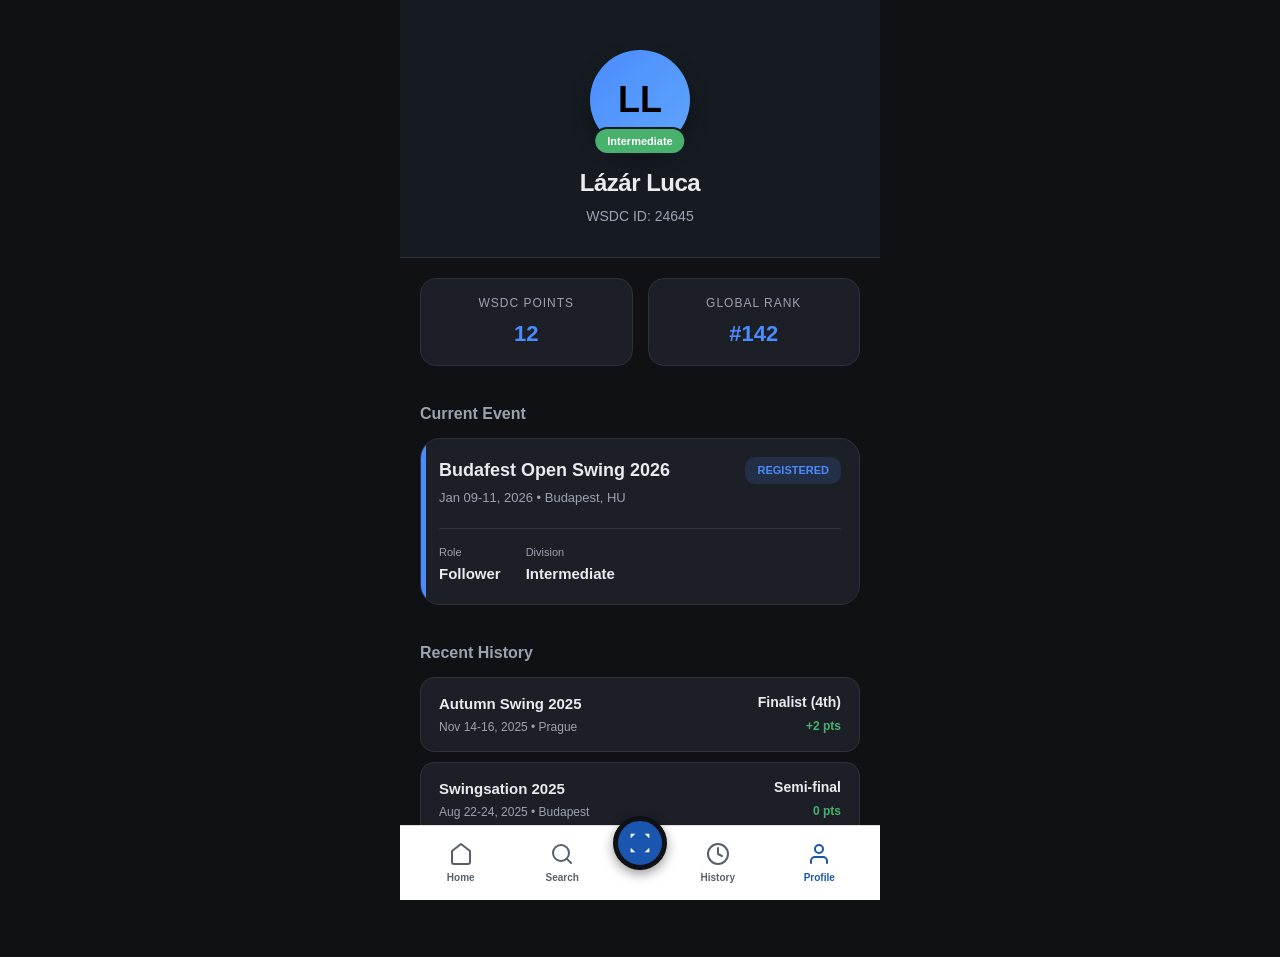
==== app.html @ f9208ffb "Create app.html" ====
<!DOCTYPE html>
<html lang="hu">
<head>
    <meta charset="UTF-8">
    <meta name="viewport" content="width=device-width, initial-scale=1.0">
    <title>Budafest 2026 - Profil</title>
    <style>
        /* Design Tokenek a colors.png sötét módja alapján */
        :root {
            --bg-color: #0F1115;
            --card-surface: #1C1F26;
            --primary-action: #4A8CFF;
            --success: #48B16E;
            --text-primary: #E9ECEF;
            --text-secondary: #9CA3AF;
            --border-color: #2D333B;
            --header-bg: #161B22;
            --nav-bg: #ffffff;
            --nav-text: #1C2126;
        }

        * {
            box-sizing: border-box;
            -webkit-tap-highlight-color: transparent;
        }

        body {
            margin: 0;
            padding: 0;
            font-family: -apple-system, BlinkMacSystemFont, "Segoe UI", Roboto, Helvetica, Arial, sans-serif;
            background-color: var(--bg-color);
            color: var(--text-primary);
            line-height: 1.5;
        }

        /* App Container */
        .app-container {
            max-width: 480px;
            margin: 0 auto;
            min-height: 100vh;
            padding-bottom: 90px;
            display: flex;
            flex-direction: column;
            position: relative;
        }

        /* Profile Header */
        .profile-header {
            background-color: var(--header-bg);
            padding: 50px 20px 30px;
            text-align: center;
            border-bottom: 1px solid var(--border-color);
        }

        .avatar-container {
            position: relative;
            width: 100px;
            margin: 0 auto 15px;
        }

        .avatar {
            width: 100px;
            height: 100px;
            background: linear-gradient(135deg, var(--primary-action), #60a5fa);
            border-radius: 50%;
            display: flex;
            align-items: center;
            justify-content: center;
            font-size: 36px;
            font-weight: 800;
            color: #000;
            box-shadow: 0 10px 20px rgba(0,0,0,0.3);
        }

        .level-badge {
            position: absolute;
            bottom: -5px;
            left: 50%;
            transform: translateX(-50%);
            background: var(--success);
            color: #fff;
            font-size: 11px;
            font-weight: bold;
            padding: 4px 12px;
            border-radius: 20px;
            white-space: nowrap;
            border: 2px solid var(--header-bg);
        }

        .profile-name { margin: 15px 0 5px; font-size: 24px; letter-spacing: -0.5px; }
        .wsdc-id { color: var(--text-secondary); font-size: 14px; margin: 0; }

        /* Stats Grid */
        .stats-grid {
            display: grid;
            grid-template-columns: 1fr 1fr;
            gap: 15px;
            padding: 20px;
        }

        .stat-card {
            background: var(--card-surface);
            padding: 15px;
            border-radius: 16px;
            text-align: center;
            border: 1px solid var(--border-color);
            transition: transform 0.2s;
        }

        .stat-card:active { transform: scale(0.98); }

        .stat-label { display: block; color: var(--text-secondary); font-size: 12px; margin-bottom: 5px; text-transform: uppercase; letter-spacing: 1px; }
        .stat-value { font-size: 22px; font-weight: 800; color: var(--primary-action); }

        /* Profile Sections */
        .profile-section { padding: 0 20px 20px; }
        .profile-section h3 { font-size: 16px; margin-bottom: 12px; color: var(--text-secondary); font-weight: 600; }

        /* Active Event Card */
        .event-card {
            background: var(--card-surface);
            border-radius: 20px;
            padding: 18px;
            border: 1px solid var(--border-color);
            position: relative;
            overflow: hidden;
        }

        .event-card::before {
            content: "";
            position: absolute;
            left: 0; top: 0; bottom: 0;
            width: 5px;
            background: var(--primary-action);
        }

        .event-header {
            display: flex;
            justify-content: space-between;
            align-items: flex-start;
            margin-bottom: 20px;
        }

        .event-title h4 { margin: 0; font-size: 18px; }
        .event-title p { margin: 4px 0 0; font-size: 13px; color: var(--text-secondary); }

        .status-pill {
            background: rgba(74, 140, 255, 0.15);
            color: var(--primary-action);
            padding: 5px 12px;
            border-radius: 10px;
            font-size: 11px;
            font-weight: 700;
            text-transform: uppercase;
        }

        .registration-details {
            display: flex;
            gap: 25px;
            border-top: 1px solid var(--border-color);
            padding-top: 15px;
        }

        .reg-item span { display: block; font-size: 11px; color: var(--text-secondary); margin-bottom: 2px; }
        .reg-item strong { font-size: 15px; color: var(--text-primary); }

        /* History Items */
        .history-item {
            display: flex;
            justify-content: space-between;
            align-items: center;
            background: var(--card-surface);
            padding: 14px 18px;
            border-radius: 14px;
            margin-bottom: 10px;
            border: 1px solid var(--border-color);
        }

        .history-info strong { font-size: 15px; display: block; }
        .history-info p { margin: 2px 0 0; font-size: 12px; color: var(--text-secondary); }
        
        .history-result { text-align: right; }
        .place { display: block; font-size: 14px; font-weight: 700; color: var(--text-primary); }
        .points { font-size: 12px; color: var(--success); font-weight: 600; }

        /* Bottom Nav - Világos stílus a terv szerint */
        .bottom-nav {
            position: fixed;
            bottom: 0;
            left: 50%;
            transform: translateX(-50%);
            width: 100%;
            max-width: 480px;
            height: 75px;
            background: var(--nav-bg);
            display: flex;
            justify-content: space-around;
            align-items: center;
            border-top: 1px solid #ddd;
            padding: 0 10px;
            z-index: 100;
        }

        .nav-item {
            display: flex;
            flex-direction: column;
            align-items: center;
            color: #57606A;
            text-decoration: none;
            flex: 1;
        }

        .nav-item.active { color: #1A56B0; }
        .nav-item svg { width: 24px; height: 24px; margin-bottom: 4px; }
        .nav-item small { font-size: 10px; font-weight: 600; }

        .scanner-btn {
            width: 54px;
            height: 54px;
            background: #1A56B0;
            border-radius: 50%;
            display: flex;
            align-items: center;
            justify-content: center;
            margin-top: -40px;
            border: 5px solid var(--bg-color);
            box-shadow: 0 4px 12px rgba(0,0,0,0.4);
        }

        .scanner-btn svg { width: 28px; height: 28px; fill: white; }

    </style>
</head>
<body>

<div class="app-container">
    <header class="profile-header">
        <div class="avatar-container">
            <div class="avatar">LL</div>
            <div class="level-badge">Intermediate</div>
        </div>
        <h2 class="profile-name">Lázár Luca</h2>
        <p class="wsdc-id">WSDC ID: 24645</p>
    </header>

    <div class="stats-grid">
        <div class="stat-card">
            <span class="stat-label">WSDC Points</span>
            <span class="stat-value">12</span>
        </div>
        <div class="stat-card">
            <span class="stat-label">Global Rank</span>
            <span class="stat-value">#142</span>
        </div>
    </div>

    <section class="profile-section">
        <h3>Current Event</h3>
        <div class="event-card">
            <div class="event-header">
                <div class="event-title">
                    <h4>Budafest Open Swing 2026</h4>
                    <p>Jan 09-11, 2026 • Budapest, HU</p>
                </div>
                <span class="status-pill">Registered</span>
            </div>
            <div class="registration-details">
                <div class="reg-item">
                    <span>Role</span>
                    <strong>Follower</strong>
                </div>
                <div class="reg-item">
                    <span>Division</span>
                    <strong>Intermediate</strong>
                </div>
            </div>
        </div>
    </section>

    <section class="profile-section">
        <h3>Recent History</h3>
        
        <div class="history-item">
            <div class="history-info">
                <strong>Autumn Swing 2025</strong>
                <p>Nov 14-16, 2025 • Prague</p>
            </div>
            <div class="history-result">
                <span class="place">Finalist (4th)</span>
                <span class="points">+2 pts</span>
            </div>
        </div>

        <div class="history-item">
            <div class="history-info">
                <strong>Swingsation 2025</strong>
                <p>Aug 22-24, 2025 • Budapest</p>
            </div>
            <div class="history-result">
                <span class="place">Semi-final</span>
                <span class="points">0 pts</span>
            </div>
        </div>
    </section>

    <nav class="bottom-nav">
        <a href="#" class="nav-item">
            <svg viewBox="0 0 24 24" fill="none" stroke="currentColor" stroke-width="2" stroke-linecap="round" stroke-linejoin="round"><path d="M3 9l9-7 9 7v11a2 2 0 0 1-2 2H5a2 2 0 0 1-2-2z"></path></svg>
            <small>Home</small>
        </a>
        <a href="#" class="nav-item">
            <svg viewBox="0 0 24 24" fill="none" stroke="currentColor" stroke-width="2" stroke-linecap="round" stroke-linejoin="round"><circle cx="11" cy="11" r="8"></circle><line x1="21" y1="21" x2="16.65" y2="16.65"></line></svg>
            <small>Search</small>
        </a>
        <div class="scanner-btn">
            <svg viewBox="0 0 24 24"><path d="M4 8V4h4M16 4h4v4M20 16v4h-4M8 20H4v-4M7 12h10"></path></svg>
        </div>
        <a href="#" class="nav-item">
            <svg viewBox="0 0 24 24" fill="none" stroke="currentColor" stroke-width="2" stroke-linecap="round" stroke-linejoin="round"><circle cx="12" cy="12" r="10"></circle><polyline points="12 6 12 12 16 14"></polyline></svg>
            <small>History</small>
        </a>
        <a href="#" class="nav-item active">
            <svg viewBox="0 0 24 24" fill="none" stroke="currentColor" stroke-width="2" stroke-linecap="round" stroke-linejoin="round"><path d="M20 21v-2a4 4 0 0 0-4-4H8a4 4 0 0 0-4 4v2"></path><circle cx="12" cy="7" r="4"></circle></svg>
            <small>Profile</small>
        </a>
    </nav>
</div>

</body>
</html>
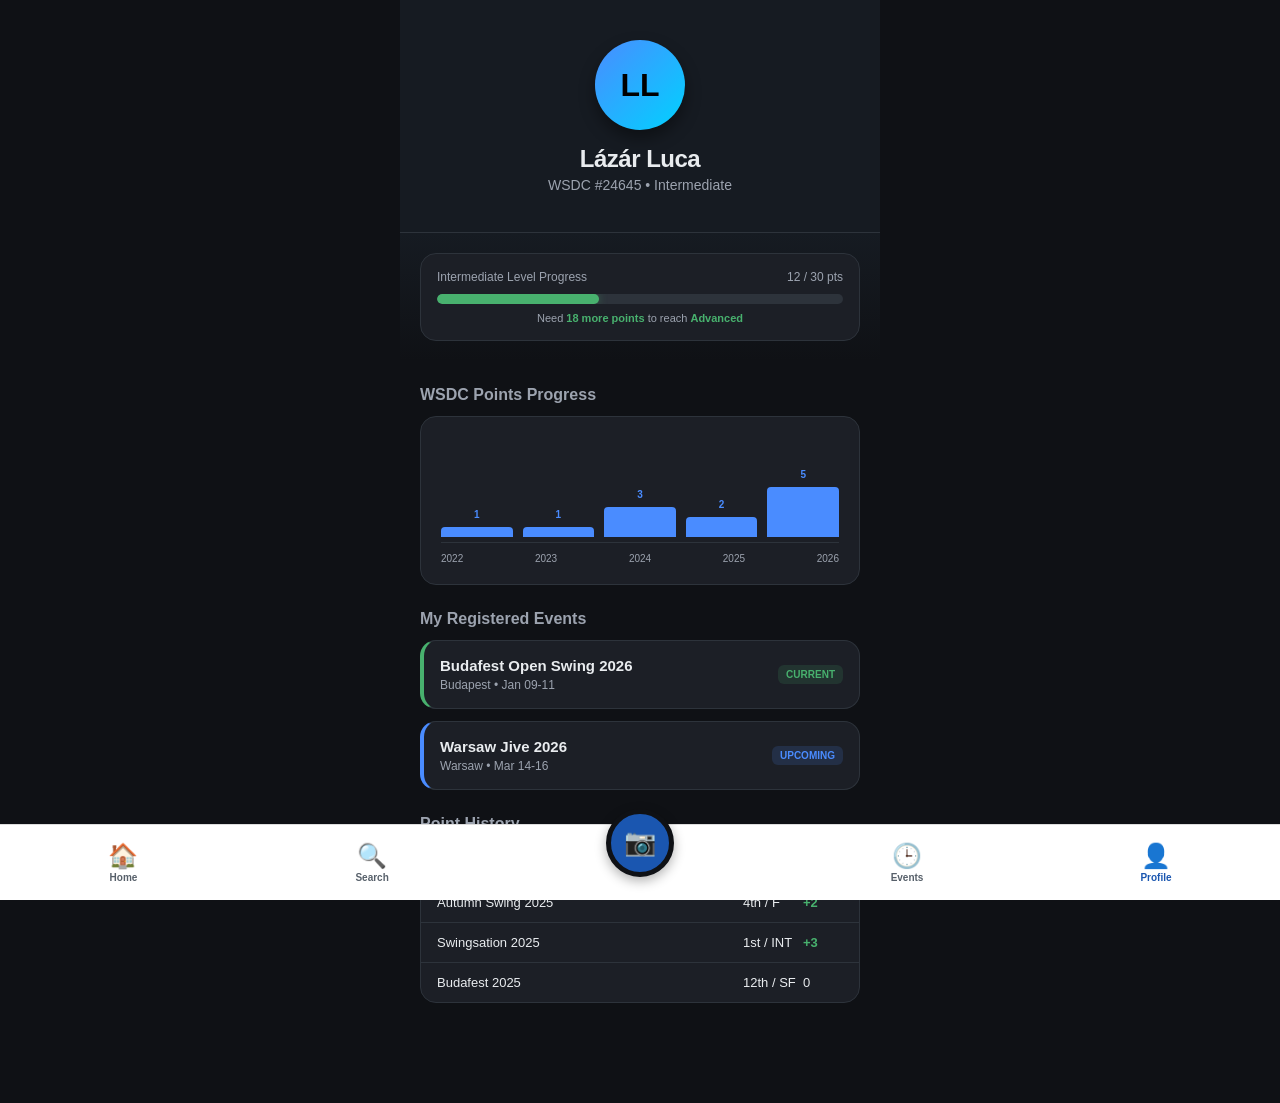
==== commit d06eded2: "Update app.html" ====
--- a/app.html
+++ b/app.html
@@ -3,9 +3,8 @@
 <head>
     <meta charset="UTF-8">
     <meta name="viewport" content="width=device-width, initial-scale=1.0">
-    <title>Budafest 2026 - Profil</title>
+    <title>Profile - Lázár Luca (WSDC 24645)</title>
     <style>
-        /* Design Tokenek a colors.png sötét módja alapján */
         :root {
             --bg-color: #0F1115;
             --card-surface: #1C1F26;
@@ -15,313 +14,261 @@
             --text-secondary: #9CA3AF;
             --border-color: #2D333B;
             --header-bg: #161B22;
-            --nav-bg: #ffffff;
-            --nav-text: #1C2126;
-        }
-
-        * {
-            box-sizing: border-box;
-            -webkit-tap-highlight-color: transparent;
+            --accent-orange: #FF9F43;
         }
 
         body {
             margin: 0;
-            padding: 0;
-            font-family: -apple-system, BlinkMacSystemFont, "Segoe UI", Roboto, Helvetica, Arial, sans-serif;
+            font-family: -apple-system, BlinkMacSystemFont, "Segoe UI", Roboto, sans-serif;
             background-color: var(--bg-color);
             color: var(--text-primary);
-            line-height: 1.5;
-        }
-
-        /* App Container */
-        .app-container {
-            max-width: 480px;
-            margin: 0 auto;
-            min-height: 100vh;
-            padding-bottom: 90px;
-            display: flex;
-            flex-direction: column;
-            position: relative;
-        }
+            padding-bottom: 100px;
+        }
+
+        .app-container { max-width: 480px; margin: 0 auto; }
 
         /* Profile Header */
         .profile-header {
             background-color: var(--header-bg);
-            padding: 50px 20px 30px;
+            padding: 40px 20px 25px;
             text-align: center;
             border-bottom: 1px solid var(--border-color);
         }
 
-        .avatar-container {
-            position: relative;
-            width: 100px;
+        .avatar {
+            width: 90px; height: 90px;
+            background: linear-gradient(135deg, var(--primary-action), #00d2ff);
+            border-radius: 50%;
             margin: 0 auto 15px;
-        }
-
-        .avatar {
-            width: 100px;
-            height: 100px;
-            background: linear-gradient(135deg, var(--primary-action), #60a5fa);
-            border-radius: 50%;
-            display: flex;
-            align-items: center;
-            justify-content: center;
-            font-size: 36px;
-            font-weight: 800;
-            color: #000;
-            box-shadow: 0 10px 20px rgba(0,0,0,0.3);
-        }
-
-        .level-badge {
-            position: absolute;
-            bottom: -5px;
-            left: 50%;
-            transform: translateX(-50%);
-            background: var(--success);
-            color: #fff;
-            font-size: 11px;
+            display: flex; align-items: center; justify-content: center;
+            font-size: 32px; font-weight: bold; color: #000;
+            box-shadow: 0 8px 16px rgba(0,0,0,0.4);
+        }
+
+        .profile-name { margin: 10px 0 0; font-size: 24px; letter-spacing: -0.5px; }
+        .wsdc-id { color: var(--text-secondary); font-size: 14px; margin-top: 4px; }
+
+        /* Progress Tracker - NEW */
+        .progress-section {
+            padding: 20px;
+            background: linear-gradient(180deg, var(--header-bg), var(--bg-color));
+        }
+
+        .progress-card {
+            background: var(--card-surface);
+            padding: 16px;
+            border-radius: 16px;
+            border: 1px solid var(--border-color);
+        }
+
+        .progress-header {
+            display: flex; justify-content: space-between;
+            font-size: 12px; margin-bottom: 10px;
+            color: var(--text-secondary);
+        }
+
+        .progress-bar-bg {
+            height: 10px; background: #2D333B;
+            border-radius: 5px; overflow: hidden;
+            margin-bottom: 8px;
+        }
+
+        .progress-bar-fill {
+            height: 100%; background: var(--success);
+            width: 40%; /* 12 pont a 30-ból (Intermediate -> Advanced példa) */
+            border-radius: 5px;
+            box-shadow: 0 0 10px rgba(72, 177, 110, 0.4);
+        }
+
+        .progress-footer {
+            font-size: 11px; text-align: center; color: var(--text-secondary);
+        }
+
+        .progress-footer strong { color: var(--success); }
+
+        /* Stats Table (Scoring.dance stílus) */
+        .section-title { padding: 0 20px; font-size: 16px; color: var(--text-secondary); margin: 25px 0 12px; font-weight: 600; }
+
+        .chart-container {
+            margin: 0 20px; padding: 20px;
+            background: var(--card-surface);
+            border-radius: 16px; border: 1px solid var(--border-color);
+        }
+
+        .visual-chart {
+            height: 100px; display: flex; align-items: flex-end; gap: 10px;
+            border-bottom: 1px solid var(--border-color); padding-bottom: 5px;
+        }
+
+        .bar {
+            flex: 1; background: var(--primary-action);
+            border-radius: 4px 4px 0 0; position: relative;
+            min-height: 2px;
+        }
+
+        .bar::after {
+            content: attr(data-pts);
+            position: absolute; top: -18px; left: 50%;
+            transform: translateX(-50%); font-size: 10px; color: var(--primary-action);
             font-weight: bold;
-            padding: 4px 12px;
-            border-radius: 20px;
-            white-space: nowrap;
-            border: 2px solid var(--header-bg);
-        }
-
-        .profile-name { margin: 15px 0 5px; font-size: 24px; letter-spacing: -0.5px; }
-        .wsdc-id { color: var(--text-secondary); font-size: 14px; margin: 0; }
-
-        /* Stats Grid */
-        .stats-grid {
-            display: grid;
-            grid-template-columns: 1fr 1fr;
-            gap: 15px;
-            padding: 20px;
-        }
-
-        .stat-card {
-            background: var(--card-surface);
-            padding: 15px;
-            border-radius: 16px;
-            text-align: center;
-            border: 1px solid var(--border-color);
-            transition: transform 0.2s;
-        }
-
-        .stat-card:active { transform: scale(0.98); }
-
-        .stat-label { display: block; color: var(--text-secondary); font-size: 12px; margin-bottom: 5px; text-transform: uppercase; letter-spacing: 1px; }
-        .stat-value { font-size: 22px; font-weight: 800; color: var(--primary-action); }
-
-        /* Profile Sections */
-        .profile-section { padding: 0 20px 20px; }
-        .profile-section h3 { font-size: 16px; margin-bottom: 12px; color: var(--text-secondary); font-weight: 600; }
-
-        /* Active Event Card */
+        }
+
+        /* My Events List */
+        .event-list { padding: 0 20px; }
+
         .event-card {
             background: var(--card-surface);
-            border-radius: 20px;
-            padding: 18px;
-            border: 1px solid var(--border-color);
-            position: relative;
+            border-radius: 16px; padding: 16px;
+            margin-bottom: 12px; border: 1px solid var(--border-color);
+            display: flex; justify-content: space-between; align-items: center;
+        }
+
+        .event-card.current { border-left: 4px solid var(--success); }
+        .event-card.upcoming { border-left: 4px solid var(--primary-action); }
+
+        .event-info h4 { margin: 0; font-size: 15px; }
+        .event-info p { margin: 4px 0 0; font-size: 12px; color: var(--text-secondary); }
+
+        .badge {
+            font-size: 10px; padding: 4px 8px; border-radius: 6px; font-weight: 800;
+        }
+
+        .badge-current { background: rgba(72, 177, 110, 0.15); color: var(--success); }
+        .badge-upcoming { background: rgba(74, 140, 255, 0.15); color: var(--primary-action); }
+
+        /* History Table */
+        .history-card {
+            margin: 0 20px; background: var(--card-surface);
+            border-radius: 16px; border: 1px solid var(--border-color);
             overflow: hidden;
         }
 
-        .event-card::before {
-            content: "";
-            position: absolute;
-            left: 0; top: 0; bottom: 0;
-            width: 5px;
-            background: var(--primary-action);
-        }
-
-        .event-header {
-            display: flex;
-            justify-content: space-between;
-            align-items: flex-start;
-            margin-bottom: 20px;
-        }
-
-        .event-title h4 { margin: 0; font-size: 18px; }
-        .event-title p { margin: 4px 0 0; font-size: 13px; color: var(--text-secondary); }
-
-        .status-pill {
-            background: rgba(74, 140, 255, 0.15);
-            color: var(--primary-action);
-            padding: 5px 12px;
-            border-radius: 10px;
-            font-size: 11px;
-            font-weight: 700;
-            text-transform: uppercase;
-        }
-
-        .registration-details {
-            display: flex;
-            gap: 25px;
-            border-top: 1px solid var(--border-color);
-            padding-top: 15px;
-        }
-
-        .reg-item span { display: block; font-size: 11px; color: var(--text-secondary); margin-bottom: 2px; }
-        .reg-item strong { font-size: 15px; color: var(--text-primary); }
-
-        /* History Items */
-        .history-item {
-            display: flex;
-            justify-content: space-between;
-            align-items: center;
-            background: var(--card-surface);
-            padding: 14px 18px;
-            border-radius: 14px;
-            margin-bottom: 10px;
-            border: 1px solid var(--border-color);
-        }
-
-        .history-info strong { font-size: 15px; display: block; }
-        .history-info p { margin: 2px 0 0; font-size: 12px; color: var(--text-secondary); }
+        .row {
+            display: grid; grid-template-columns: 1fr 60px 40px;
+            padding: 12px 16px; border-bottom: 1px solid var(--border-color);
+            font-size: 13px; align-items: center;
+        }
+
+        .row.header { background: rgba(255,255,255,0.03); color: var(--text-secondary); font-size: 11px; text-transform: uppercase; }
+        .row:last-child { border-bottom: none; }
         
-        .history-result { text-align: right; }
-        .place { display: block; font-size: 14px; font-weight: 700; color: var(--text-primary); }
-        .points { font-size: 12px; color: var(--success); font-weight: 600; }
-
-        /* Bottom Nav - Világos stílus a terv szerint */
-        .bottom-nav {
-            position: fixed;
-            bottom: 0;
-            left: 50%;
-            transform: translateX(-50%);
-            width: 100%;
-            max-width: 480px;
-            height: 75px;
-            background: var(--nav-bg);
-            display: flex;
-            justify-content: space-around;
-            align-items: center;
-            border-top: 1px solid #ddd;
-            padding: 0 10px;
-            z-index: 100;
-        }
-
-        .nav-item {
-            display: flex;
-            flex-direction: column;
-            align-items: center;
-            color: #57606A;
-            text-decoration: none;
-            flex: 1;
-        }
-
+        .pts-win { color: var(--success); font-weight: bold; }
+
+        /* Bottom Nav */
+        .nav-bar {
+            position: fixed; bottom: 0; left: 0; right: 0;
+            height: 75px; background: #FFFFFF;
+            display: flex; justify-content: space-around; align-items: center;
+            border-top: 1px solid #DDD; z-index: 1000;
+        }
+
+        .nav-item { color: #57606A; text-decoration: none; text-align: center; font-size: 10px; font-weight: 600; }
         .nav-item.active { color: #1A56B0; }
-        .nav-item svg { width: 24px; height: 24px; margin-bottom: 4px; }
-        .nav-item small { font-size: 10px; font-weight: 600; }
-
-        .scanner-btn {
-            width: 54px;
-            height: 54px;
-            background: #1A56B0;
-            border-radius: 50%;
-            display: flex;
-            align-items: center;
-            justify-content: center;
-            margin-top: -40px;
-            border: 5px solid var(--bg-color);
-            box-shadow: 0 4px 12px rgba(0,0,0,0.4);
-        }
-
-        .scanner-btn svg { width: 28px; height: 28px; fill: white; }
-
+        .nav-icon { font-size: 24px; display: block; margin-bottom: 2px; }
+
+        .scanner-fab {
+            width: 58px; height: 58px; background: #1A56B0;
+            border-radius: 50%; margin-top: -40px;
+            display: flex; align-items: center; justify-content: center;
+            box-shadow: 0 4px 12px rgba(0,0,0,0.3); border: 5px solid var(--bg-color);
+        }
     </style>
 </head>
 <body>
 
 <div class="app-container">
     <header class="profile-header">
-        <div class="avatar-container">
-            <div class="avatar">LL</div>
-            <div class="level-badge">Intermediate</div>
-        </div>
+        <div class="avatar">LL</div>
         <h2 class="profile-name">Lázár Luca</h2>
-        <p class="wsdc-id">WSDC ID: 24645</p>
+        <p class="wsdc-id">WSDC #24645 • Intermediate</p>
     </header>
 
-    <div class="stats-grid">
-        <div class="stat-card">
-            <span class="stat-label">WSDC Points</span>
-            <span class="stat-value">12</span>
-        </div>
-        <div class="stat-card">
-            <span class="stat-label">Global Rank</span>
-            <span class="stat-value">#142</span>
-        </div>
-    </div>
-
-    <section class="profile-section">
-        <h3>Current Event</h3>
-        <div class="event-card">
-            <div class="event-header">
-                <div class="event-title">
-                    <h4>Budafest Open Swing 2026</h4>
-                    <p>Jan 09-11, 2026 • Budapest, HU</p>
-                </div>
-                <span class="status-pill">Registered</span>
-            </div>
-            <div class="registration-details">
-                <div class="reg-item">
-                    <span>Role</span>
-                    <strong>Follower</strong>
-                </div>
-                <div class="reg-item">
-                    <span>Division</span>
-                    <strong>Intermediate</strong>
-                </div>
-            </div>
-        </div>
-    </section>
-
-    <section class="profile-section">
-        <h3>Recent History</h3>
-        
-        <div class="history-item">
-            <div class="history-info">
-                <strong>Autumn Swing 2025</strong>
-                <p>Nov 14-16, 2025 • Prague</p>
-            </div>
-            <div class="history-result">
-                <span class="place">Finalist (4th)</span>
-                <span class="points">+2 pts</span>
-            </div>
-        </div>
-
-        <div class="history-item">
-            <div class="history-info">
-                <strong>Swingsation 2025</strong>
-                <p>Aug 22-24, 2025 • Budapest</p>
-            </div>
-            <div class="history-result">
-                <span class="place">Semi-final</span>
-                <span class="points">0 pts</span>
-            </div>
-        </div>
-    </section>
-
-    <nav class="bottom-nav">
+    <div class="progress-section">
+        <div class="progress-card">
+            <div class="progress-header">
+                <span>Intermediate Level Progress</span>
+                <span>12 / 30 pts</span>
+            </div>
+            <div class="progress-bar-bg">
+                <div class="progress-bar-fill"></div>
+            </div>
+            <div class="progress-footer">
+                Need <strong>18 more points</strong> to reach <strong>Advanced</strong>
+            </div>
+        </div>
+    </div>
+
+    <h3 class="section-title">WSDC Points Progress</h3>
+    <div class="chart-container">
+        <div class="visual-chart">
+            <div class="bar" style="height: 10%;" data-pts="1"></div>
+            <div class="bar" style="height: 10%;" data-pts="1"></div>
+            <div class="bar" style="height: 30%;" data-pts="3"></div>
+            <div class="bar" style="height: 20%;" data-pts="2"></div>
+            <div class="bar" style="height: 50%;" data-pts="5"></div>
+        </div>
+        <div style="display: flex; justify-content: space-between; margin-top: 10px; font-size: 10px; color: var(--text-secondary);">
+            <span>2022</span><span>2023</span><span>2024</span><span>2025</span><span>2026</span>
+        </div>
+    </div>
+
+    <h3 class="section-title">My Registered Events</h3>
+    <div class="event-list">
+        <div class="event-card current">
+            <div class="event-info">
+                <h4>Budafest Open Swing 2026</h4>
+                <p>Budapest • Jan 09-11</p>
+            </div>
+            <span class="badge badge-current">CURRENT</span>
+        </div>
+        <div class="event-card upcoming">
+            <div class="event-info">
+                <h4>Warsaw Jive 2026</h4>
+                <p>Warsaw • Mar 14-16</p>
+            </div>
+            <span class="badge badge-upcoming">UPCOMING</span>
+        </div>
+    </div>
+
+    <h3 class="section-title">Point History</h3>
+    <div class="history-card">
+        <div class="row header">
+            <span>Event</span>
+            <span>Result</span>
+            <span>Pts</span>
+        </div>
+        <div class="row">
+            <span>Autumn Swing 2025</span>
+            <span>4th / F</span>
+            <span class="pts-win">+2</span>
+        </div>
+        <div class="row">
+            <span>Swingsation 2025</span>
+            <span>1st / INT</span>
+            <span class="pts-win">+3</span>
+        </div>
+        <div class="row">
+            <span>Budafest 2025</span>
+            <span>12th / SF</span>
+            <span>0</span>
+        </div>
+    </div>
+
+    <nav class="nav-bar">
         <a href="#" class="nav-item">
-            <svg viewBox="0 0 24 24" fill="none" stroke="currentColor" stroke-width="2" stroke-linecap="round" stroke-linejoin="round"><path d="M3 9l9-7 9 7v11a2 2 0 0 1-2 2H5a2 2 0 0 1-2-2z"></path></svg>
-            <small>Home</small>
+            <span class="nav-icon">🏠</span>Home
         </a>
         <a href="#" class="nav-item">
-            <svg viewBox="0 0 24 24" fill="none" stroke="currentColor" stroke-width="2" stroke-linecap="round" stroke-linejoin="round"><circle cx="11" cy="11" r="8"></circle><line x1="21" y1="21" x2="16.65" y2="16.65"></line></svg>
-            <small>Search</small>
-        </a>
-        <div class="scanner-btn">
-            <svg viewBox="0 0 24 24"><path d="M4 8V4h4M16 4h4v4M20 16v4h-4M8 20H4v-4M7 12h10"></path></svg>
+            <span class="nav-icon">🔍</span>Search
+        </a>
+        <div class="scanner-fab">
+            <span style="font-size: 26px;">📷</span>
         </div>
         <a href="#" class="nav-item">
-            <svg viewBox="0 0 24 24" fill="none" stroke="currentColor" stroke-width="2" stroke-linecap="round" stroke-linejoin="round"><circle cx="12" cy="12" r="10"></circle><polyline points="12 6 12 12 16 14"></polyline></svg>
-            <small>History</small>
+            <span class="nav-icon">🕒</span>Events
         </a>
         <a href="#" class="nav-item active">
-            <svg viewBox="0 0 24 24" fill="none" stroke="currentColor" stroke-width="2" stroke-linecap="round" stroke-linejoin="round"><path d="M20 21v-2a4 4 0 0 0-4-4H8a4 4 0 0 0-4 4v2"></path><circle cx="12" cy="7" r="4"></circle></svg>
-            <small>Profile</small>
+            <span class="nav-icon">👤</span>Profile
         </a>
     </nav>
 </div>
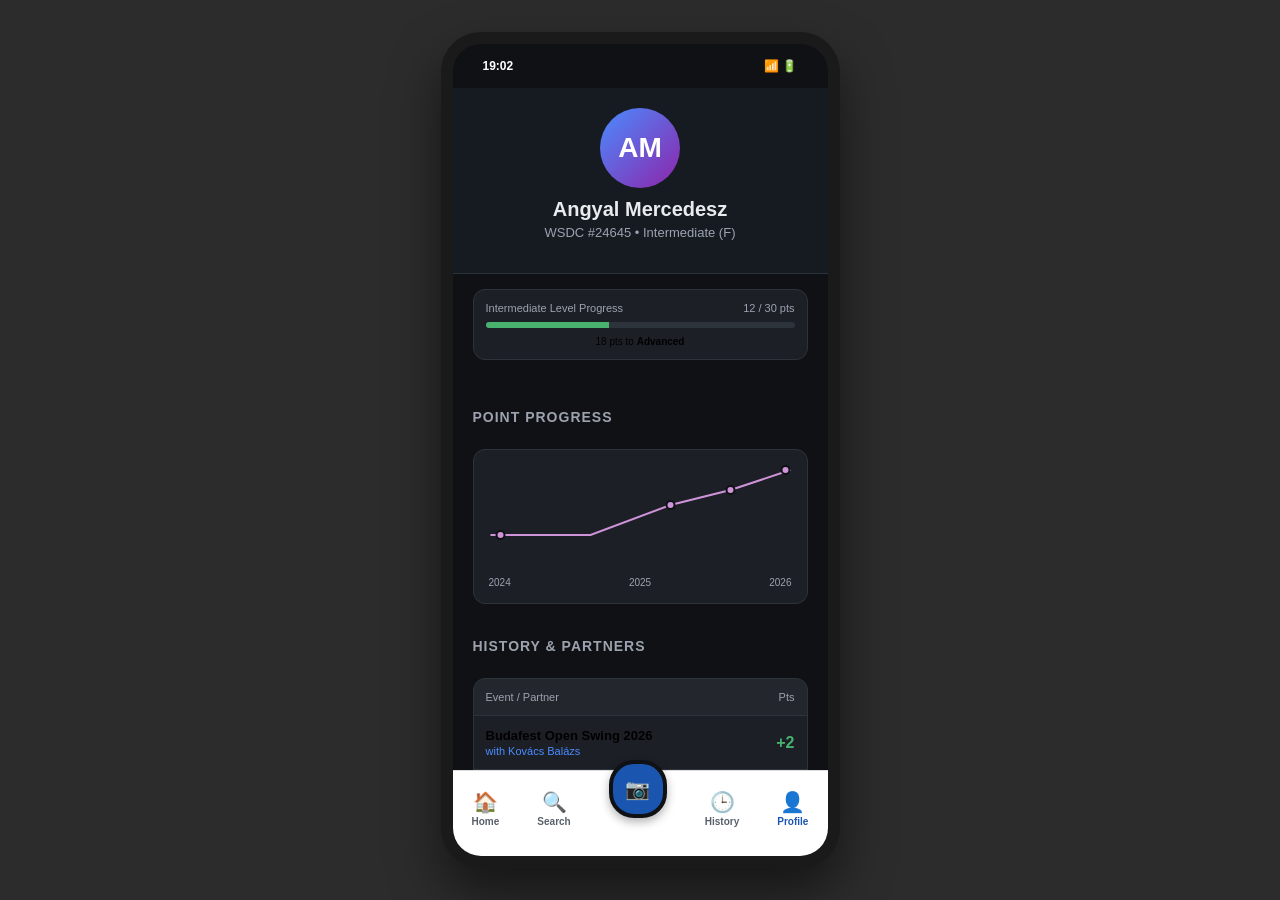
==== commit 5938190c: "Update app.html" ====
--- a/app.html
+++ b/app.html
@@ -3,7 +3,7 @@
 <head>
     <meta charset="UTF-8">
     <meta name="viewport" content="width=device-width, initial-scale=1.0">
-    <title>Profile - Lázár Luca (WSDC 24645)</title>
+    <title>WSDC Profile Mockup</title>
     <style>
         :root {
             --bg-color: #0F1115;
@@ -14,262 +14,216 @@
             --text-secondary: #9CA3AF;
             --border-color: #2D333B;
             --header-bg: #161B22;
-            --accent-orange: #FF9F43;
+            --chart-line: #CE93D8;
         }
 
         body {
+            background-color: #2c2c2c;
+            display: flex;
+            justify-content: center;
+            align-items: center;
+            min-height: 100vh;
             margin: 0;
-            font-family: -apple-system, BlinkMacSystemFont, "Segoe UI", Roboto, sans-serif;
-            background-color: var(--bg-color);
-            color: var(--text-primary);
-            padding-bottom: 100px;
-        }
-
-        .app-container { max-width: 480px; margin: 0 auto; }
+            font-family: -apple-system, sans-serif;
+        }
+
+        /* Telefon Sablon (Mockup) */
+        .phone-mockup {
+            width: 375px;
+            height: 812px;
+            background: var(--bg-color);
+            border: 12px solid #1a1a1a;
+            border-radius: 40px;
+            position: relative;
+            overflow: hidden;
+            box-shadow: 0 25px 50px rgba(0,0,0,0.5);
+            display: flex;
+            flex-direction: column;
+        }
+
+        /* Notch / Status Bar */
+        .status-bar {
+            height: 44px;
+            padding: 0 30px;
+            display: flex;
+            justify-content: space-between;
+            align-items: center;
+            font-size: 12px;
+            font-weight: bold;
+            color: white;
+            z-index: 10;
+        }
+
+        .scroll-content {
+            flex: 1;
+            overflow-y: auto;
+            padding-bottom: 90px;
+            scrollbar-width: none;
+        }
+        .scroll-content::-webkit-scrollbar { display: none; }
 
         /* Profile Header */
         .profile-header {
             background-color: var(--header-bg);
-            padding: 40px 20px 25px;
+            padding: 20px;
             text-align: center;
             border-bottom: 1px solid var(--border-color);
         }
 
         .avatar {
-            width: 90px; height: 90px;
-            background: linear-gradient(135deg, var(--primary-action), #00d2ff);
+            width: 80px; height: 80px;
+            background: linear-gradient(135deg, var(--primary-action), #8E24AA);
             border-radius: 50%;
-            margin: 0 auto 15px;
+            margin: 0 auto 10px;
             display: flex; align-items: center; justify-content: center;
-            font-size: 32px; font-weight: bold; color: #000;
-            box-shadow: 0 8px 16px rgba(0,0,0,0.4);
-        }
-
-        .profile-name { margin: 10px 0 0; font-size: 24px; letter-spacing: -0.5px; }
-        .wsdc-id { color: var(--text-secondary); font-size: 14px; margin-top: 4px; }
-
-        /* Progress Tracker - NEW */
-        .progress-section {
-            padding: 20px;
-            background: linear-gradient(180deg, var(--header-bg), var(--bg-color));
-        }
-
+            font-size: 28px; font-weight: bold; color: white;
+        }
+
+        .profile-name { margin: 10px 0 0; font-size: 20px; color: var(--text-primary); }
+        .wsdc-id { color: var(--text-secondary); font-size: 13px; margin-top: 4px; }
+
+        /* Progress Tracker */
+        .progress-section { padding: 15px 20px; }
         .progress-card {
             background: var(--card-surface);
-            padding: 16px;
-            border-radius: 16px;
+            padding: 12px;
+            border-radius: 12px;
             border: 1px solid var(--border-color);
         }
-
-        .progress-header {
+        .progress-bar-bg { height: 6px; background: #2D333B; border-radius: 3px; margin: 8px 0; overflow: hidden; }
+        .progress-bar-fill { height: 100%; background: var(--success); width: 40%; }
+
+        /* Scoring.dance Line Chart */
+        .chart-section { padding: 0 20px; }
+        .chart-container {
+            background: var(--card-surface);
+            border-radius: 12px;
+            padding: 15px;
+            border: 1px solid var(--border-color);
+            position: relative;
+        }
+        .chart-svg {
+            width: 100%;
+            height: 100px;
+            stroke: var(--chart-line);
+            stroke-width: 2;
+            fill: none;
+        }
+        .chart-point { fill: var(--chart-line); stroke: var(--bg-color); stroke-width: 2; }
+        .chart-labels {
             display: flex; justify-content: space-between;
-            font-size: 12px; margin-bottom: 10px;
-            color: var(--text-secondary);
-        }
-
-        .progress-bar-bg {
-            height: 10px; background: #2D333B;
-            border-radius: 5px; overflow: hidden;
-            margin-bottom: 8px;
-        }
-
-        .progress-bar-fill {
-            height: 100%; background: var(--success);
-            width: 40%; /* 12 pont a 30-ból (Intermediate -> Advanced példa) */
-            border-radius: 5px;
-            box-shadow: 0 0 10px rgba(72, 177, 110, 0.4);
-        }
-
-        .progress-footer {
-            font-size: 11px; text-align: center; color: var(--text-secondary);
-        }
-
-        .progress-footer strong { color: var(--success); }
-
-        /* Stats Table (Scoring.dance stílus) */
-        .section-title { padding: 0 20px; font-size: 16px; color: var(--text-secondary); margin: 25px 0 12px; font-weight: 600; }
-
-        .chart-container {
-            margin: 0 20px; padding: 20px;
-            background: var(--card-surface);
-            border-radius: 16px; border: 1px solid var(--border-color);
-        }
-
-        .visual-chart {
-            height: 100px; display: flex; align-items: flex-end; gap: 10px;
-            border-bottom: 1px solid var(--border-color); padding-bottom: 5px;
-        }
-
-        .bar {
-            flex: 1; background: var(--primary-action);
-            border-radius: 4px 4px 0 0; position: relative;
-            min-height: 2px;
-        }
-
-        .bar::after {
-            content: attr(data-pts);
-            position: absolute; top: -18px; left: 50%;
-            transform: translateX(-50%); font-size: 10px; color: var(--primary-action);
-            font-weight: bold;
-        }
-
-        /* My Events List */
-        .event-list { padding: 0 20px; }
-
-        .event-card {
-            background: var(--card-surface);
-            border-radius: 16px; padding: 16px;
-            margin-bottom: 12px; border: 1px solid var(--border-color);
-            display: flex; justify-content: space-between; align-items: center;
-        }
-
-        .event-card.current { border-left: 4px solid var(--success); }
-        .event-card.upcoming { border-left: 4px solid var(--primary-action); }
-
-        .event-info h4 { margin: 0; font-size: 15px; }
-        .event-info p { margin: 4px 0 0; font-size: 12px; color: var(--text-secondary); }
-
-        .badge {
-            font-size: 10px; padding: 4px 8px; border-radius: 6px; font-weight: 800;
-        }
-
-        .badge-current { background: rgba(72, 177, 110, 0.15); color: var(--success); }
-        .badge-upcoming { background: rgba(74, 140, 255, 0.15); color: var(--primary-action); }
-
-        /* History Table */
-        .history-card {
-            margin: 0 20px; background: var(--card-surface);
-            border-radius: 16px; border: 1px solid var(--border-color);
-            overflow: hidden;
-        }
-
+            margin-top: 8px; font-size: 10px; color: var(--text-secondary);
+        }
+
+        /* History Table with Partners */
+        .section-title { padding: 20px 20px 10px; font-size: 14px; color: var(--text-secondary); text-transform: uppercase; letter-spacing: 1px; }
+        .history-card { margin: 0 20px; background: var(--card-surface); border-radius: 12px; border: 1px solid var(--border-color); overflow: hidden; }
+        
         .row {
-            display: grid; grid-template-columns: 1fr 60px 40px;
-            padding: 12px 16px; border-bottom: 1px solid var(--border-color);
-            font-size: 13px; align-items: center;
-        }
-
-        .row.header { background: rgba(255,255,255,0.03); color: var(--text-secondary); font-size: 11px; text-transform: uppercase; }
-        .row:last-child { border-bottom: none; }
-        
-        .pts-win { color: var(--success); font-weight: bold; }
-
-        /* Bottom Nav */
+            display: grid; grid-template-columns: 1fr 40px;
+            padding: 12px; border-bottom: 1px solid var(--border-color);
+        }
+        .row.header { background: rgba(255,255,255,0.03); font-size: 11px; color: var(--text-secondary); }
+        .event-main { font-size: 13px; font-weight: 600; margin-bottom: 2px; }
+        .partner-name { font-size: 11px; color: var(--primary-action); }
+        .pts-col { font-weight: bold; color: var(--success); text-align: right; display: flex; align-items: center; justify-content: flex-end; }
+
+        /* Bottom Nav (Light Mode Style) */
         .nav-bar {
-            position: fixed; bottom: 0; left: 0; right: 0;
+            position: absolute; bottom: 0; width: 100%;
             height: 75px; background: #FFFFFF;
             display: flex; justify-content: space-around; align-items: center;
-            border-top: 1px solid #DDD; z-index: 1000;
-        }
-
-        .nav-item { color: #57606A; text-decoration: none; text-align: center; font-size: 10px; font-weight: 600; }
+            border-top: 1px solid #DDD; padding-bottom: 10px;
+        }
+        .nav-item { color: #57606A; text-decoration: none; text-align: center; font-size: 10px; font-weight: bold; }
         .nav-item.active { color: #1A56B0; }
-        .nav-icon { font-size: 24px; display: block; margin-bottom: 2px; }
-
-        .scanner-fab {
-            width: 58px; height: 58px; background: #1A56B0;
-            border-radius: 50%; margin-top: -40px;
+        .nav-icon { font-size: 20px; display: block; margin-bottom: 2px; }
+        .scanner-btn {
+            width: 50px; height: 50px; background: #1A56B0;
+            border-radius: 25px; margin-top: -40px;
             display: flex; align-items: center; justify-content: center;
-            box-shadow: 0 4px 12px rgba(0,0,0,0.3); border: 5px solid var(--bg-color);
+            box-shadow: 0 4px 10px rgba(0,0,0,0.3); border: 4px solid var(--bg-color);
         }
     </style>
 </head>
 <body>
 
-<div class="app-container">
-    <header class="profile-header">
-        <div class="avatar">LL</div>
-        <h2 class="profile-name">Lázár Luca</h2>
-        <p class="wsdc-id">WSDC #24645 • Intermediate</p>
-    </header>
-
-    <div class="progress-section">
-        <div class="progress-card">
-            <div class="progress-header">
-                <span>Intermediate Level Progress</span>
-                <span>12 / 30 pts</span>
-            </div>
-            <div class="progress-bar-bg">
-                <div class="progress-bar-fill"></div>
-            </div>
-            <div class="progress-footer">
-                Need <strong>18 more points</strong> to reach <strong>Advanced</strong>
+<div class="phone-mockup">
+    <div class="status-bar">
+        <span>19:02</span>
+        <span>📶 🔋</span>
+    </div>
+
+    <div class="scroll-content">
+        <header class="profile-header">
+            <div class="avatar">AM</div>
+            <h2 class="profile-name">Angyal Mercedesz</h2>
+            <p class="wsdc-id">WSDC #24645 • Intermediate (F)</p>
+        </header>
+
+        <div class="progress-section">
+            <div class="progress-card">
+                <div style="display:flex; justify-content:space-between; font-size:11px; color:var(--text-secondary)">
+                    <span>Intermediate Level Progress</span>
+                    <span>12 / 30 pts</span>
+                </div>
+                <div class="progress-bar-bg"><div class="progress-bar-fill"></div></div>
+                <div style="font-size:10px; text-align:center">18 pts to <strong>Advanced</strong></div>
+            </div>
+        </div>
+
+        <h3 class="section-title">Point Progress</h3>
+        <div class="chart-section">
+            <div class="chart-container">
+                <svg class="chart-svg" viewBox="0 0 300 100">
+                    <polyline points="0,70 100,70 180,40 240,25 300,5" fill="none" />
+                    <circle class="chart-point" cx="10" cy="70" r="4" />
+                    <circle class="chart-point" cx="180" cy="40" r="4" />
+                    <circle class="chart-point" cx="240" cy="25" r="4" />
+                    <circle class="chart-point" cx="295" cy="5" r="4" />
+                </svg>
+                <div class="chart-labels">
+                    <span>2024</span><span>2025</span><span>2026</span>
+                </div>
+            </div>
+        </div>
+
+        <h3 class="section-title">History & Partners</h3>
+        <div class="history-card">
+            <div class="row header">
+                <span>Event / Partner</span>
+                <span style="text-align:right">Pts</span>
+            </div>
+            <div class="row">
+                <div>
+                    <div class="event-main">Budafest Open Swing 2026</div>
+                    <div class="partner-name">with Kovács Balázs</div>
+                </div>
+                <div class="pts-col">+2</div>
+            </div>
+            <div class="row">
+                <div>
+                    <div class="event-main">Autumn Swing 2025</div>
+                    <div class="partner-name">with Gábor Galgóczy</div>
+                </div>
+                <div class="pts-col">+4</div>
+            </div>
+            <div class="row">
+                <div>
+                    <div class="event-main">Warsaw Jive 2025</div>
+                    <div class="partner-name">with Adam Nowak</div>
+                </div>
+                <div class="pts-col">+2</div>
             </div>
         </div>
     </div>
 
-    <h3 class="section-title">WSDC Points Progress</h3>
-    <div class="chart-container">
-        <div class="visual-chart">
-            <div class="bar" style="height: 10%;" data-pts="1"></div>
-            <div class="bar" style="height: 10%;" data-pts="1"></div>
-            <div class="bar" style="height: 30%;" data-pts="3"></div>
-            <div class="bar" style="height: 20%;" data-pts="2"></div>
-            <div class="bar" style="height: 50%;" data-pts="5"></div>
-        </div>
-        <div style="display: flex; justify-content: space-between; margin-top: 10px; font-size: 10px; color: var(--text-secondary);">
-            <span>2022</span><span>2023</span><span>2024</span><span>2025</span><span>2026</span>
-        </div>
-    </div>
-
-    <h3 class="section-title">My Registered Events</h3>
-    <div class="event-list">
-        <div class="event-card current">
-            <div class="event-info">
-                <h4>Budafest Open Swing 2026</h4>
-                <p>Budapest • Jan 09-11</p>
-            </div>
-            <span class="badge badge-current">CURRENT</span>
-        </div>
-        <div class="event-card upcoming">
-            <div class="event-info">
-                <h4>Warsaw Jive 2026</h4>
-                <p>Warsaw • Mar 14-16</p>
-            </div>
-            <span class="badge badge-upcoming">UPCOMING</span>
-        </div>
-    </div>
-
-    <h3 class="section-title">Point History</h3>
-    <div class="history-card">
-        <div class="row header">
-            <span>Event</span>
-            <span>Result</span>
-            <span>Pts</span>
-        </div>
-        <div class="row">
-            <span>Autumn Swing 2025</span>
-            <span>4th / F</span>
-            <span class="pts-win">+2</span>
-        </div>
-        <div class="row">
-            <span>Swingsation 2025</span>
-            <span>1st / INT</span>
-            <span class="pts-win">+3</span>
-        </div>
-        <div class="row">
-            <span>Budafest 2025</span>
-            <span>12th / SF</span>
-            <span>0</span>
-        </div>
-    </div>
-
     <nav class="nav-bar">
-        <a href="#" class="nav-item">
-            <span class="nav-icon">🏠</span>Home
-        </a>
-        <a href="#" class="nav-item">
-            <span class="nav-icon">🔍</span>Search
-        </a>
-        <div class="scanner-fab">
-            <span style="font-size: 26px;">📷</span>
-        </div>
-        <a href="#" class="nav-item">
-            <span class="nav-icon">🕒</span>Events
-        </a>
-        <a href="#" class="nav-item active">
-            <span class="nav-icon">👤</span>Profile
-        </a>
+        <a href="#" class="nav-item"><span class="nav-icon">🏠</span>Home</a>
+        <a href="#" class="nav-item"><span class="nav-icon">🔍</span>Search</a>
+        <div class="scanner-btn"><span style="color:white; font-size:20px">📷</span></div>
+        <a href="#" class="nav-item"><span class="nav-icon">🕒</span>History</a>
+        <a href="#" class="nav-item active"><span class="nav-icon">👤</span>Profile</a>
     </nav>
 </div>
 
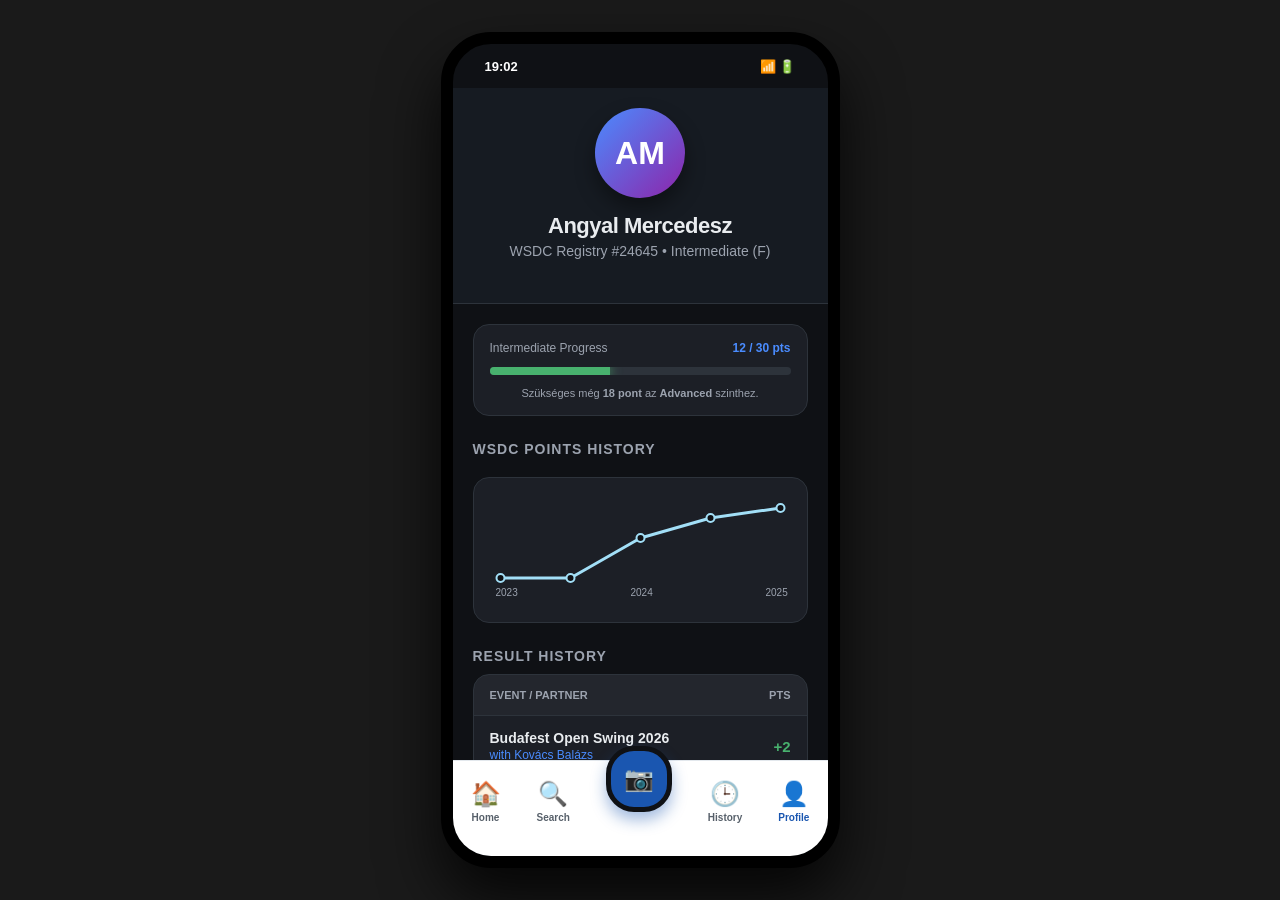
==== commit 24b9feb9: "Update app.html" ====
--- a/app.html
+++ b/app.html
@@ -3,9 +3,10 @@
 <head>
     <meta charset="UTF-8">
     <meta name="viewport" content="width=device-width, initial-scale=1.0">
-    <title>WSDC Profile Mockup</title>
+    <title>Angyal Mercedesz - WSDC Registry Profile</title>
     <style>
         :root {
+            /* Sötét mód paletta a colors.png alapján */
             --bg-color: #0F1115;
             --card-surface: #1C1F26;
             --primary-action: #4A8CFF;
@@ -14,11 +15,16 @@
             --text-secondary: #9CA3AF;
             --border-color: #2D333B;
             --header-bg: #161B22;
-            --chart-line: #CE93D8;
+            --chart-line: #A2DFF7; /* Scoring.dance kék vonal */
+            
+            /* Világos navigációs paletta */
+            --nav-bg: #FFFFFF;
+            --nav-text: #57606A;
+            --nav-active: #1A56B0;
         }
 
         body {
-            background-color: #2c2c2c;
+            background-color: #1a1a1a;
             display: flex;
             justify-content: center;
             align-items: center;
@@ -27,16 +33,16 @@
             font-family: -apple-system, sans-serif;
         }
 
-        /* Telefon Sablon (Mockup) */
+        /* Telefon Mockup Sablon */
         .phone-mockup {
             width: 375px;
             height: 812px;
             background: var(--bg-color);
-            border: 12px solid #1a1a1a;
-            border-radius: 40px;
+            border: 12px solid #000000;
+            border-radius: 50px;
             position: relative;
             overflow: hidden;
-            box-shadow: 0 25px 50px rgba(0,0,0,0.5);
+            box-shadow: 0 30px 60px rgba(0,0,0,0.8);
             display: flex;
             flex-direction: column;
         }
@@ -44,105 +50,116 @@
         /* Notch / Status Bar */
         .status-bar {
             height: 44px;
-            padding: 0 30px;
+            padding: 0 32px;
             display: flex;
             justify-content: space-between;
             align-items: center;
-            font-size: 12px;
-            font-weight: bold;
-            color: white;
+            font-size: 13px;
+            font-weight: 600;
+            color: #fff;
             z-index: 10;
         }
 
-        .scroll-content {
+        .scrollable-content {
             flex: 1;
             overflow-y: auto;
             padding-bottom: 90px;
             scrollbar-width: none;
         }
-        .scroll-content::-webkit-scrollbar { display: none; }
+        .scrollable-content::-webkit-scrollbar { display: none; }
 
         /* Profile Header */
         .profile-header {
             background-color: var(--header-bg);
-            padding: 20px;
+            padding: 20px 20px 30px;
             text-align: center;
             border-bottom: 1px solid var(--border-color);
         }
 
         .avatar {
-            width: 80px; height: 80px;
+            width: 90px; height: 90px;
             background: linear-gradient(135deg, var(--primary-action), #8E24AA);
             border-radius: 50%;
-            margin: 0 auto 10px;
+            margin: 0 auto 15px;
             display: flex; align-items: center; justify-content: center;
-            font-size: 28px; font-weight: bold; color: white;
-        }
-
-        .profile-name { margin: 10px 0 0; font-size: 20px; color: var(--text-primary); }
-        .wsdc-id { color: var(--text-secondary); font-size: 13px; margin-top: 4px; }
-
-        /* Progress Tracker */
-        .progress-section { padding: 15px 20px; }
+            font-size: 32px; font-weight: bold; color: white;
+            box-shadow: 0 10px 20px rgba(0,0,0,0.4);
+        }
+
+        .profile-name { margin: 10px 0 0; font-size: 22px; color: var(--text-primary); letter-spacing: -0.5px; }
+        .wsdc-id { color: var(--text-secondary); font-size: 14px; margin-top: 4px; }
+
+        /* Progress Card */
+        .section-padding { padding: 0 20px; }
         .progress-card {
             background: var(--card-surface);
-            padding: 12px;
-            border-radius: 12px;
+            padding: 16px;
+            border-radius: 16px;
             border: 1px solid var(--border-color);
-        }
-        .progress-bar-bg { height: 6px; background: #2D333B; border-radius: 3px; margin: 8px 0; overflow: hidden; }
-        .progress-bar-fill { height: 100%; background: var(--success); width: 40%; }
+            margin-top: 20px;
+        }
+
+        .progress-bar-bg { height: 8px; background: #2D333B; border-radius: 4px; margin: 12px 0; overflow: hidden; }
+        .progress-bar-fill { height: 100%; background: var(--success); width: 40%; box-shadow: 0 0 12px var(--success); }
 
         /* Scoring.dance Line Chart */
-        .chart-section { padding: 0 20px; }
         .chart-container {
             background: var(--card-surface);
-            border-radius: 12px;
-            padding: 15px;
+            border-radius: 16px;
+            padding: 20px 15px;
             border: 1px solid var(--border-color);
+            margin: 20px 0;
             position: relative;
         }
-        .chart-svg {
-            width: 100%;
-            height: 100px;
-            stroke: var(--chart-line);
-            stroke-width: 2;
-            fill: none;
-        }
-        .chart-point { fill: var(--chart-line); stroke: var(--bg-color); stroke-width: 2; }
-        .chart-labels {
-            display: flex; justify-content: space-between;
-            margin-top: 8px; font-size: 10px; color: var(--text-secondary);
-        }
-
-        /* History Table with Partners */
-        .section-title { padding: 20px 20px 10px; font-size: 14px; color: var(--text-secondary); text-transform: uppercase; letter-spacing: 1px; }
-        .history-card { margin: 0 20px; background: var(--card-surface); border-radius: 12px; border: 1px solid var(--border-color); overflow: hidden; }
+
+        .chart-svg { width: 100%; height: 100px; overflow: visible; }
+        .line-path { stroke: var(--chart-line); stroke-width: 3; fill: none; stroke-linecap: round; stroke-linejoin: round; }
+        .data-point { fill: var(--bg-color); stroke: var(--chart-line); stroke-width: 2; }
+        .chart-label { font-size: 10px; fill: var(--text-secondary); }
+
+        /* Point History with Partners */
+        .section-title { font-size: 14px; color: var(--text-secondary); text-transform: uppercase; letter-spacing: 1px; margin: 25px 0 10px; font-weight: bold; }
         
-        .row {
-            display: grid; grid-template-columns: 1fr 40px;
-            padding: 12px; border-bottom: 1px solid var(--border-color);
-        }
-        .row.header { background: rgba(255,255,255,0.03); font-size: 11px; color: var(--text-secondary); }
-        .event-main { font-size: 13px; font-weight: 600; margin-bottom: 2px; }
-        .partner-name { font-size: 11px; color: var(--primary-action); }
-        .pts-col { font-weight: bold; color: var(--success); text-align: right; display: flex; align-items: center; justify-content: flex-end; }
-
-        /* Bottom Nav (Light Mode Style) */
+        .history-card {
+            background: var(--card-surface);
+            border-radius: 16px;
+            border: 1px solid var(--border-color);
+            overflow: hidden;
+        }
+
+        .history-row {
+            display: grid;
+            grid-template-columns: 1fr 50px;
+            padding: 14px 16px;
+            border-bottom: 1px solid var(--border-color);
+            align-items: center;
+        }
+
+        .history-row:last-child { border-bottom: none; }
+        .history-row.header { background: rgba(255,255,255,0.03); font-size: 11px; font-weight: bold; color: var(--text-secondary); }
+
+        .event-name { font-size: 14px; font-weight: 600; color: var(--text-primary); margin-bottom: 2px; }
+        .partner-info { font-size: 12px; color: var(--primary-action); }
+        .points-earned { font-weight: 800; color: var(--success); text-align: right; font-size: 15px; }
+
+        /* Bottom Nav - Világos stílus */
         .nav-bar {
             position: absolute; bottom: 0; width: 100%;
-            height: 75px; background: #FFFFFF;
+            height: 80px; background: var(--nav-bg);
             display: flex; justify-content: space-around; align-items: center;
-            border-top: 1px solid #DDD; padding-bottom: 10px;
-        }
-        .nav-item { color: #57606A; text-decoration: none; text-align: center; font-size: 10px; font-weight: bold; }
-        .nav-item.active { color: #1A56B0; }
-        .nav-icon { font-size: 20px; display: block; margin-bottom: 2px; }
-        .scanner-btn {
-            width: 50px; height: 50px; background: #1A56B0;
-            border-radius: 25px; margin-top: -40px;
+            border-top: 1px solid #E3E8ED; padding-bottom: 15px;
+        }
+
+        .nav-item { color: var(--nav-text); text-decoration: none; text-align: center; font-size: 10px; font-weight: 700; }
+        .nav-item.active { color: var(--nav-active); }
+        .nav-icon { font-size: 24px; display: block; margin-bottom: 4px; }
+
+        .scanner-fab {
+            width: 56px; height: 56px; background: var(--nav-active);
+            border-radius: 28px; margin-top: -45px;
             display: flex; align-items: center; justify-content: center;
-            box-shadow: 0 4px 10px rgba(0,0,0,0.3); border: 4px solid var(--bg-color);
+            box-shadow: 0 8px 15px rgba(26, 86, 176, 0.4);
+            border: 5px solid var(--bg-color);
         }
     </style>
 </head>
@@ -154,76 +171,99 @@
         <span>📶 🔋</span>
     </div>
 
-    <div class="scroll-content">
+    <div class="scrollable-content">
         <header class="profile-header">
             <div class="avatar">AM</div>
             <h2 class="profile-name">Angyal Mercedesz</h2>
-            <p class="wsdc-id">WSDC #24645 • Intermediate (F)</p>
+            <p class="wsdc-id">WSDC Registry #24645 • Intermediate (F)</p>
         </header>
 
-        <div class="progress-section">
+        <div class="section-padding">
             <div class="progress-card">
-                <div style="display:flex; justify-content:space-between; font-size:11px; color:var(--text-secondary)">
-                    <span>Intermediate Level Progress</span>
-                    <span>12 / 30 pts</span>
+                <div style="display: flex; justify-content: space-between; font-size: 12px;">
+                    <span style="color: var(--text-secondary);">Intermediate Progress</span>
+                    <span style="color: var(--primary-action); font-weight: bold;">12 / 30 pts</span>
                 </div>
                 <div class="progress-bar-bg"><div class="progress-bar-fill"></div></div>
-                <div style="font-size:10px; text-align:center">18 pts to <strong>Advanced</strong></div>
+                <div style="font-size: 11px; text-align: center; color: var(--text-secondary);">
+                    Szükséges még <strong>18 pont</strong> az <strong>Advanced</strong> szinthez.
+                </div>
             </div>
-        </div>
-
-        <h3 class="section-title">Point Progress</h3>
-        <div class="chart-section">
+
+            <h3 class="section-title">WSDC Points History</h3>
             <div class="chart-container">
                 <svg class="chart-svg" viewBox="0 0 300 100">
-                    <polyline points="0,70 100,70 180,40 240,25 300,5" fill="none" />
-                    <circle class="chart-point" cx="10" cy="70" r="4" />
-                    <circle class="chart-point" cx="180" cy="40" r="4" />
-                    <circle class="chart-point" cx="240" cy="25" r="4" />
-                    <circle class="chart-point" cx="295" cy="5" r="4" />
+                    <polyline class="line-path" points="10,80 80,80 150,40 220,20 290,10" />
+                    <circle class="data-point" cx="10" cy="80" r="4" />
+                    <circle class="data-point" cx="80" cy="80" r="4" />
+                    <circle class="data-point" cx="150" cy="40" r="4" />
+                    <circle class="data-point" cx="220" cy="20" r="4" />
+                    <circle class="data-point" cx="290" cy="10" r="4" />
+                    
+                    <text x="5" y="98" class="chart-label">2023</text>
+                    <text x="140" y="98" class="chart-label">2024</text>
+                    <text x="275" y="98" class="chart-label">2025</text>
                 </svg>
-                <div class="chart-labels">
-                    <span>2024</span><span>2025</span><span>2026</span>
-                </div>
             </div>
-        </div>
-
-        <h3 class="section-title">History & Partners</h3>
-        <div class="history-card">
-            <div class="row header">
-                <span>Event / Partner</span>
-                <span style="text-align:right">Pts</span>
-            </div>
-            <div class="row">
-                <div>
-                    <div class="event-main">Budafest Open Swing 2026</div>
-                    <div class="partner-name">with Kovács Balázs</div>
-                </div>
-                <div class="pts-col">+2</div>
-            </div>
-            <div class="row">
-                <div>
-                    <div class="event-main">Autumn Swing 2025</div>
-                    <div class="partner-name">with Gábor Galgóczy</div>
-                </div>
-                <div class="pts-col">+4</div>
-            </div>
-            <div class="row">
-                <div>
-                    <div class="event-main">Warsaw Jive 2025</div>
-                    <div class="partner-name">with Adam Nowak</div>
-                </div>
-                <div class="pts-col">+2</div>
+
+            <h3 class="section-title">Result History</h3>
+            <div class="history-card">
+                <div class="history-row header">
+                    <span>EVENT / PARTNER</span>
+                    <span style="text-align: right;">PTS</span>
+                </div>
+                
+                <div class="history-row">
+                    <div>
+                        <div class="event-name">Budafest Open Swing 2026</div>
+                        <div class="partner-info">with Kovács Balázs</div>
+                    </div>
+                    <div class="points-earned">+2</div>
+                </div>
+
+                <div class="history-row">
+                    <div>
+                        <div class="event-name">Autumn Swing 2025</div>
+                        <div class="partner-info">with Gábor Galgóczy</div>
+                    </div>
+                    <div class="points-earned">+4</div>
+                </div>
+
+                <div class="history-row">
+                    <div>
+                        <div class="event-name">Swingsation 2025</div>
+                        <div class="partner-info">with Pálmai Kristóf</div>
+                    </div>
+                    <div class="points-earned">+3</div>
+                </div>
+
+                <div class="history-row">
+                    <div>
+                        <div class="event-name">Warsaw Jive 2024</div>
+                        <div class="partner-info">with Adam Nowak</div>
+                    </div>
+                    <div class="points-earned">+3</div>
+                </div>
             </div>
         </div>
     </div>
 
     <nav class="nav-bar">
-        <a href="#" class="nav-item"><span class="nav-icon">🏠</span>Home</a>
-        <a href="#" class="nav-item"><span class="nav-icon">🔍</span>Search</a>
-        <div class="scanner-btn"><span style="color:white; font-size:20px">📷</span></div>
-        <a href="#" class="nav-item"><span class="nav-icon">🕒</span>History</a>
-        <a href="#" class="nav-item active"><span class="nav-icon">👤</span>Profile</a>
+        <a href="#" class="nav-item">
+            <span class="nav-icon">🏠</span>Home
+        </a>
+        <a href="#" class="nav-item">
+            <span class="nav-icon">🔍</span>Search
+        </a>
+        <div class="scanner-fab">
+            <span style="font-size: 24px;">📷</span>
+        </div>
+        <a href="#" class="nav-item">
+            <span class="nav-icon">🕒</span>History
+        </a>
+        <a href="#" class="nav-item active">
+            <span class="nav-icon">👤</span>Profile
+        </a>
     </nav>
 </div>
 
